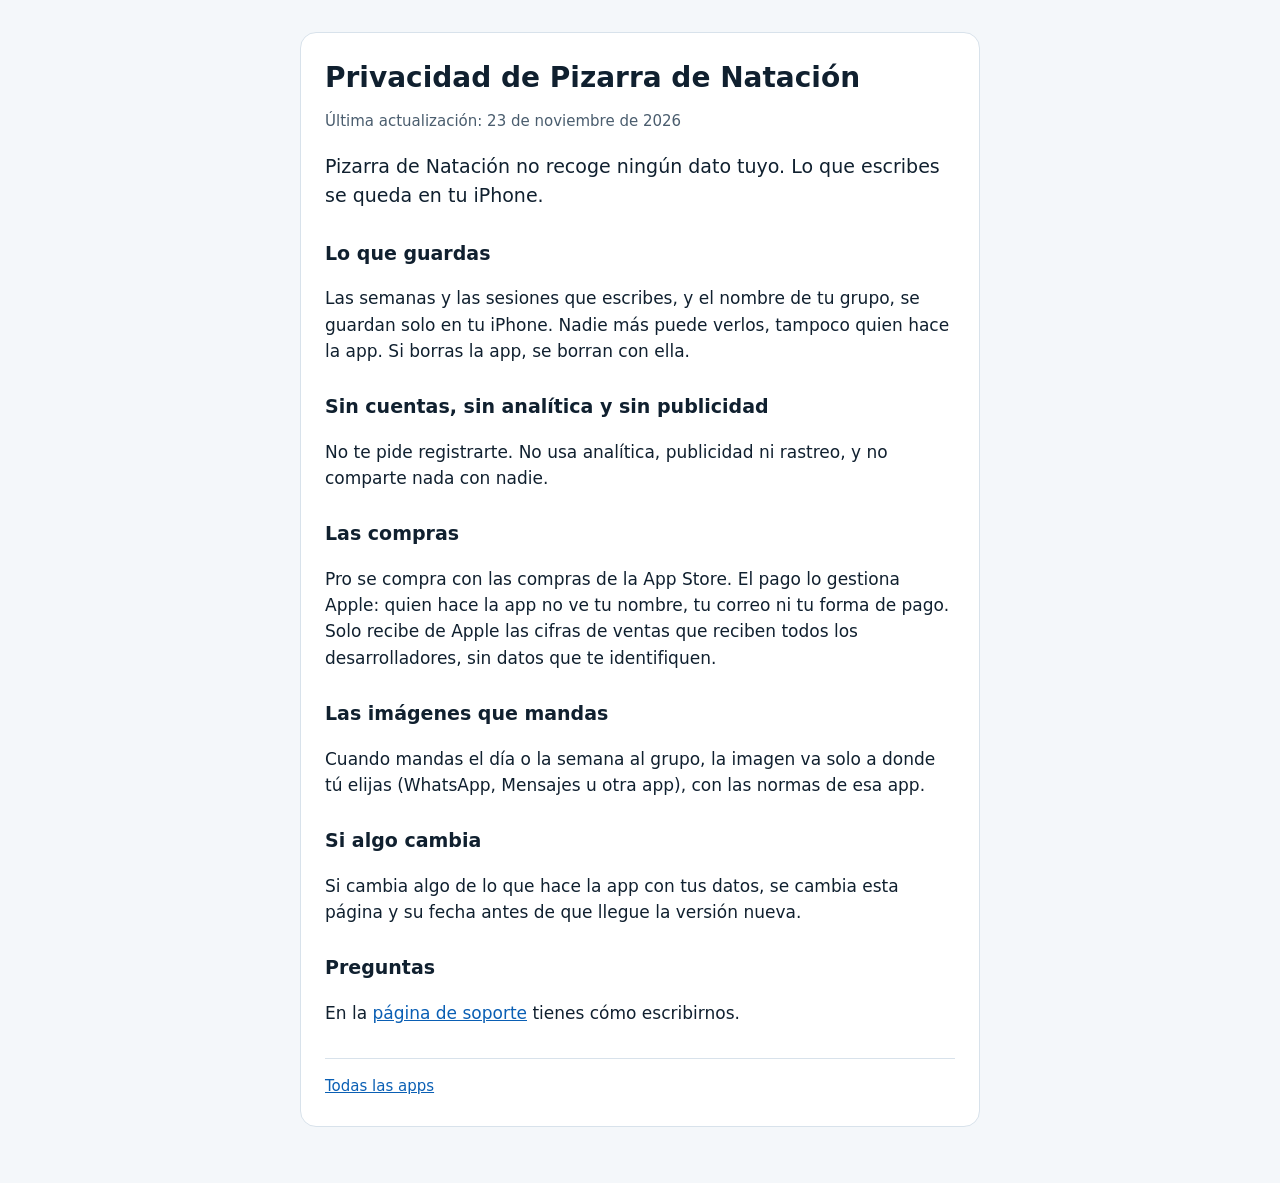
==== pizarra/privacidad/index.html @ 0c7d39c7 "feat: privacidad y soporte de Pizarra de Natación - Las dos páginas que Apple exige a cada app, sin " ====
<!doctype html>
<html lang="es">
<head>
<meta charset="utf-8">
<meta name="viewport" content="width=device-width, initial-scale=1, viewport-fit=cover">
<title>Privacidad · Pizarra de Natación</title>
<link rel="stylesheet" href="/estilo.css">
</head>
<body>
<main>
  <h1>Privacidad de Pizarra de Natación</h1>
  <p class="fecha">Última actualización: 23 de noviembre de 2026</p>
  <p class="entrada">Pizarra de Natación no recoge ningún dato tuyo. Lo que escribes se queda en tu iPhone.</p>

  <h2>Lo que guardas</h2>
  <p>Las semanas y las sesiones que escribes, y el nombre de tu grupo, se guardan solo en tu iPhone. Nadie más puede verlos, tampoco quien hace la app. Si borras la app, se borran con ella.</p>

  <h2>Sin cuentas, sin analítica y sin publicidad</h2>
  <p>No te pide registrarte. No usa analítica, publicidad ni rastreo, y no comparte nada con nadie.</p>

  <h2>Las compras</h2>
  <p>Pro se compra con las compras de la App Store. El pago lo gestiona Apple: quien hace la app no ve tu nombre, tu correo ni tu forma de pago. Solo recibe de Apple las cifras de ventas que reciben todos los desarrolladores, sin datos que te identifiquen.</p>

  <h2>Las imágenes que mandas</h2>
  <p>Cuando mandas el día o la semana al grupo, la imagen va solo a donde tú elijas (WhatsApp, Mensajes u otra app), con las normas de esa app.</p>

  <h2>Si algo cambia</h2>
  <p>Si cambia algo de lo que hace la app con tus datos, se cambia esta página y su fecha antes de que llegue la versión nueva.</p>

  <h2>Preguntas</h2>
  <p>En la <a href="/pizarra/soporte/">página de soporte</a> tienes cómo escribirnos.</p>

  <nav><a href="/">Todas las apps</a></nav>
</main>
</body>
</html>
---- estilo.css ----
/* Páginas de privacidad y soporte de las apps: solo texto, sin nada que se
   descargue de fuera, en claro y en oscuro. */
:root {
  --fondo: #F4F7FA;
  --hoja: #FFFFFF;
  --texto: #10202F;
  --suave: #4A5D6E;
  --acento: #0A5FB4;
  --linea: #D8E2EB;
  color-scheme: light;
}
@media (prefers-color-scheme: dark) {
  :root {
    --fondo: #0B1825;
    --hoja: #12263A;
    --texto: #E8F0F7;
    --suave: #A9BBCB;
    --acento: #6BB6FF;
    --linea: #24405A;
    color-scheme: dark;
  }
}
* { box-sizing: border-box; }
body {
  margin: 0;
  background: var(--fondo);
  color: var(--texto);
  font: 17px/1.55 -apple-system, BlinkMacSystemFont, "SF Pro Text", system-ui, "Helvetica Neue", Arial, sans-serif;
  padding: 32px max(16px, env(safe-area-inset-left)) 56px max(16px, env(safe-area-inset-right));
}
main { max-width: 680px; margin: 0 auto; background: var(--hoja); border: 1px solid var(--linea); border-radius: 16px; padding: 28px 24px; }
h1 { font-size: 28px; line-height: 1.2; margin: 0 0 6px; }
h2 { font-size: 19px; margin: 28px 0 6px; }
p, li { max-width: 62ch; }
.fecha, nav { color: var(--suave); font-size: 15px; }
.entrada { font-size: 19px; }
a { color: var(--acento); }
a:focus-visible { outline: 2px solid var(--acento); outline-offset: 2px; }
ul { padding-left: 20px; }
nav { margin-top: 32px; padding-top: 16px; border-top: 1px solid var(--linea); }
code { font-family: ui-monospace, "SF Mono", Menlo, monospace; font-size: 15px; }
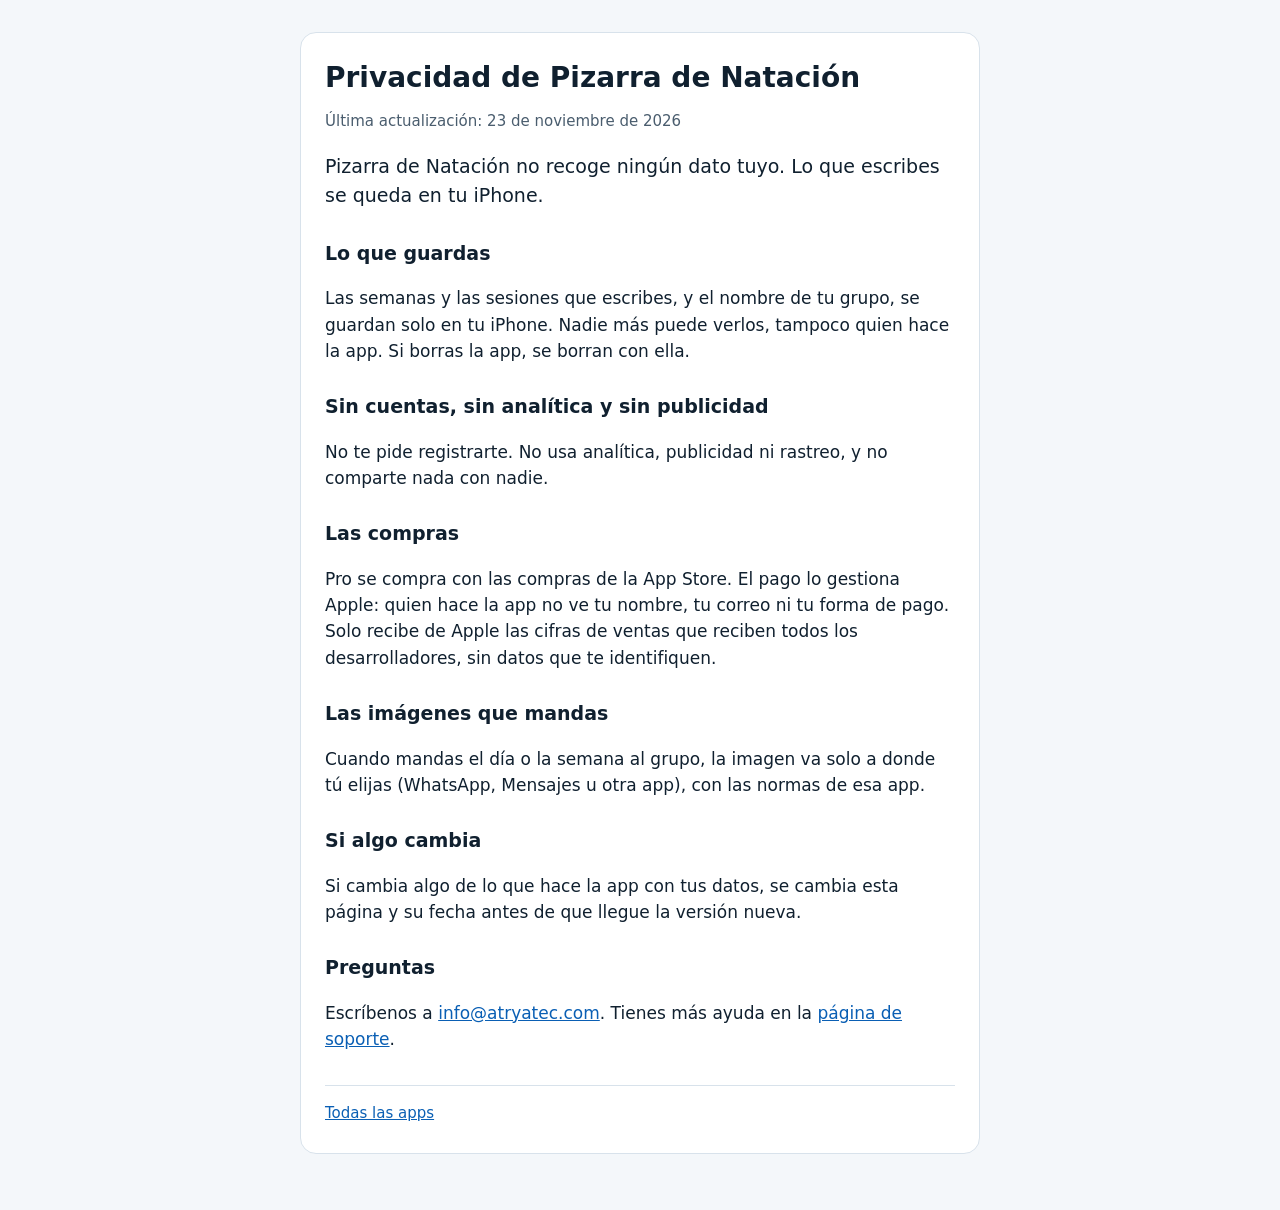
==== commit baea04f6: "feat: el correo de soporte, info@atryatec.com - En la ayuda y en la privacidad de Pizarra de Natació" ====
--- a/pizarra/privacidad/index.html
+++ b/pizarra/privacidad/index.html
@@ -28,7 +28,7 @@
   <p>Si cambia algo de lo que hace la app con tus datos, se cambia esta página y su fecha antes de que llegue la versión nueva.</p>
 
   <h2>Preguntas</h2>
-  <p>En la <a href="/pizarra/soporte/">página de soporte</a> tienes cómo escribirnos.</p>
+  <p>Escríbenos a <a href="mailto:info@atryatec.com">info@atryatec.com</a>. Tienes más ayuda en la <a href="/pizarra/soporte/">página de soporte</a>.</p>
 
   <nav><a href="/">Todas las apps</a></nav>
 </main>
